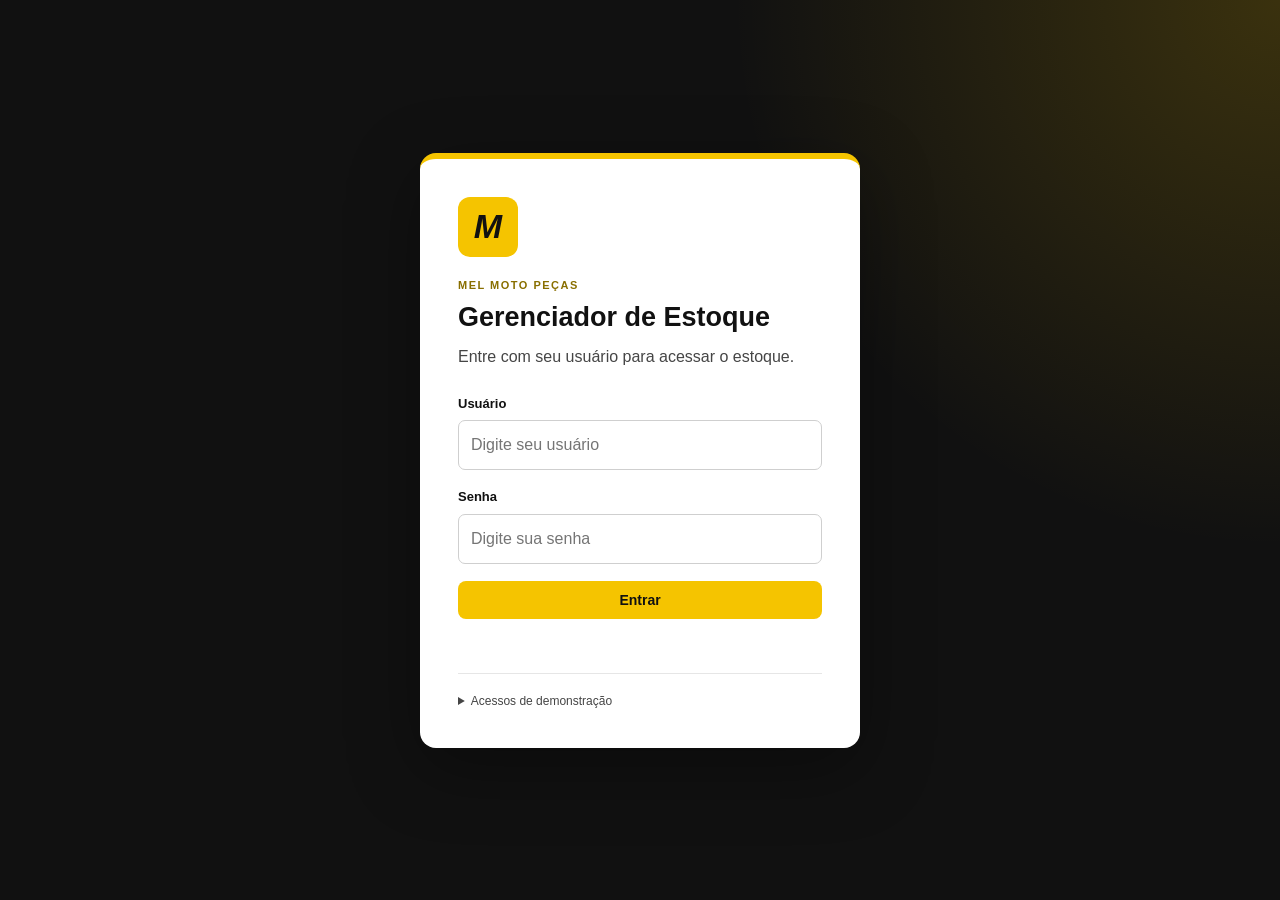
==== index.html @ 4bc9446e "Arquivos do site" ====
<!DOCTYPE html>
<html lang="pt-BR">
<head>
    <meta charset="UTF-8">
    <meta name="viewport" content="width=device-width, initial-scale=1.0">
    <title>Mel Moto Peças | Estoque</title>
    <link rel="stylesheet" href="./styles.css">
</head>

<body>
    <header class="topbar">
        <div class="logo-area">
            <div class="logo-mark">M</div>
            <div>
                <h1>Mel Moto Peças</h1>
                <span>Gerenciador de Estoque</span>
            </div>
        </div>

        <nav>
            <a href="#dashboard">Início</a>
            <a href="#estoque">Estoque</a>
            <a href="#cadastro">Cadastrar</a>
            <a href="#financeiro">Financeiro</a>
        </nav>

        <div class="user-area">
            <span>Usuário: <strong id="currentUserName">-</strong></span>
            <button id="logoutButton" class="logout-button">Sair</button>
        </div>
    </header>

    <main>
        <section id="dashboard" class="page-section">
            <div class="section-heading">
                <div>
                    <span class="eyebrow">CONTROLE DE ESTOQUE</span>
                    <h2>Visão geral</h2>
                    <p>Olá, <strong id="welcomeUser">-</strong>. Aqui estão os dados do seu estoque.</p>
                </div>
                <a class="button button-primary" href="#cadastro">+ Novo produto</a>
            </div>

            <div class="cards">
                <article class="stat-card">
                    <span class="stat-label">Produtos cadastrados</span>
                    <strong id="totalProducts">0</strong>
                    <span class="stat-description">itens no seu sistema</span>
                </article>

                <article class="stat-card">
                    <span class="stat-label">Unidades em estoque</span>
                    <strong id="totalStock">0</strong>
                    <span class="stat-description">peças disponíveis</span>
                </article>

                <article class="stat-card warning-card">
                    <span class="stat-label">Estoque baixo</span>
                    <strong id="lowStock">0</strong>
                    <span class="stat-description">5 unidades ou menos</span>
                </article>

                <article class="stat-card money-card">
                    <span class="stat-label">Vendas de hoje</span>
                    <strong id="todayRevenue">R$ 0,00</strong>
                    <span class="stat-description">total vendido hoje</span>
                </article>
            </div>

            <div class="content-card">
                <div class="card-heading">
                    <div>
                        <h3>Produtos recentes</h3>
                        <p>Os produtos do seu estoque aparecem aqui.</p>
                    </div>
                    <a href="#estoque" class="text-link">Ver estoque completo →</a>
                </div>

                <div class="table-wrapper">
                    <table>
                        <thead>
                            <tr>
                                <th>Produto</th>
                                <th>Marca</th>
                                <th>Modelo</th>
                                <th>Preço</th>
                                <th>Quantidade</th>
                            </tr>
                        </thead>
                        <tbody id="dashboardTable"></tbody>
                    </table>
                </div>
            </div>
        </section>

        <section id="estoque" class="page-section">
            <div class="section-heading">
                <div>
                    <span class="eyebrow">PRODUTOS</span>
                    <h2>Meu estoque</h2>
                    <p>Use o botão ⚙ de cada produto para realizar as operações.</p>
                </div>
            </div>

            <div class="content-card">
                <div class="stock-toolbar">
                    <div class="search-box">
                        <span class="search-icon">⌕</span>
                        <input type="search" id="searchInput" placeholder="Pesquisar por nome, marca ou modelo...">
                    </div>

                    <select id="stockFilter" aria-label="Filtrar estoque">
                        <option value="all">Todos os produtos</option>
                        <option value="low">Estoque baixo</option>
                        <option value="out">Sem estoque</option>
                    </select>
                </div>

                <div class="product-grid" id="productGrid"></div>
            </div>
        </section>

        <section id="cadastro" class="page-section">
            <div class="section-heading">
                <div>
                    <span class="eyebrow">NOVO CADASTRO</span>
                    <h2>Cadastrar produto</h2>
                    <p>Adicione uma nova peça ao seu estoque.</p>
                </div>
            </div>

            <form id="productForm" class="form-card">
                <fieldset>
                    <legend>Informações do produto</legend>

                    <div class="form-grid">
                        <div class="input-group">
                            <label for="productName">Nome do produto *</label>
                            <input id="productName" type="text" placeholder="Ex.: Alavanca de embreagem" required>
                        </div>

                        <div class="input-group">
                            <label for="productBrand">Marca *</label>
                            <input id="productBrand" type="text" placeholder="Ex.: Honda" required>
                        </div>

                        <div class="input-group">
                            <label for="productModel">Modelo *</label>
                            <input id="productModel" type="text" placeholder="Ex.: CG 125" required>
                        </div>

                        <div class="input-group">
                            <label for="productPrice">Preço *</label>
                            <input id="productPrice" type="number" min="0" step="0.01" placeholder="0,00" required>
                        </div>

                        <div class="input-group">
                            <label for="productQuantity">Quantidade inicial *</label>
                            <input id="productQuantity" type="number" min="0" step="1" placeholder="Ex.: 10" required>
                        </div>

                        <div class="input-group">
                            <label for="productImage">Imagem do produto</label>
                            <input id="productImage" type="file" accept="image/*">
                            <small>A imagem será salva no cadastro e aparecerá no estoque.</small>
                        </div>
                    </div>

                    <div id="imagePreviewBox" class="image-preview-box hidden">
                        <img id="imagePreview" alt="Pré-visualização do produto">
                    </div>
                </fieldset>

                <div class="form-actions">
                    <button class="button button-primary" type="submit">Cadastrar produto</button>
                    <button class="button button-secondary" type="reset">Limpar</button>
                </div>
            </form>
        </section>

        <section id="financeiro" class="page-section">
            <div class="section-heading">
                <div>
                    <span class="eyebrow">CONTROLE FINANCEIRO</span>
                    <h2>Vendas</h2>
                    <p>Veja quanto foi vendido hoje e quais peças geraram esse valor.</p>
                </div>
            </div>

            <div class="finance-summary">
                <article class="revenue-card">
                    <span>Total vendido hoje</span>
                    <strong id="financeTodayRevenue">R$ 0,00</strong>
                </article>

                <article class="revenue-card">
                    <span>Peças vendidas hoje</span>
                    <strong id="financeTodayUnits">0</strong>
                </article>
            </div>

            <div class="content-card">
                <div class="card-heading">
                    <div>
                        <h3>Vendas de hoje</h3>
                        <p>Ex.: 2 peças × R$ 20,00 = R$ 40,00.</p>
                    </div>
                </div>

                <div class="table-wrapper">
                    <table>
                        <thead>
                            <tr>
                                <th>Horário</th>
                                <th>Produto</th>
                                <th>Qtd.</th>
                                <th>Valor unitário</th>
                                <th>Total</th>
                            </tr>
                        </thead>
                        <tbody id="salesTable"></tbody>
                    </table>
                </div>
            </div>
        </section>
    </main>

    <footer>
        <strong>Mel Moto Peças</strong>
        <span>•</span>
        <span>Controle de Estoque</span>
    </footer>

    <!-- Modal de configuração do produto -->
    <div id="configOverlay" class="modal-overlay hidden">
        <div class="modal config-modal" role="dialog" aria-modal="true">
            <button class="modal-close" id="closeConfig" aria-label="Fechar">×</button>

            <div id="configContent"></div>
        </div>
    </div>

    <!-- Modal de venda -->
    <div id="saleOverlay" class="modal-overlay hidden modal-above">
        <div class="modal sale-modal" role="dialog" aria-modal="true">
            <button class="modal-close" id="closeSale" aria-label="Fechar">×</button>

            <span class="eyebrow">REGISTRAR VENDA</span>
            <h2>Produto vendido</h2>
            <p id="saleProductName" class="modal-description"></p>

            <div class="sale-info">
                <span>Preço unitário</span>
                <strong id="saleUnitPrice">R$ 0,00</strong>
            </div>

            <div class="input-group">
                <label for="saleQuantity">Quantidade vendida</label>
                <input id="saleQuantity" type="number" min="1" step="1" value="1">
            </div>

            <div class="sale-total-box">
                <span>Total da venda</span>
                <strong id="saleTotal">R$ 0,00</strong>
            </div>

            <div class="modal-actions">
                <button class="button button-primary" id="confirmSale">Confirmar venda</button>
                <button class="button button-secondary" id="cancelSale">Cancelar</button>
            </div>
        </div>
    </div>

    <script src="./script.js"></script>
</body>
</html>
---- styles.css ----
/* ============================================================
   MEL MOTO PEÇAS
   CSS separado para facilitar alterações posteriores.
   ============================================================ */

:root {
    --preto: #111111;
    --preto-2: #1b1b1b;
    --amarelo: #f5c400;
    --amarelo-forte: #e0ae00;
    --amarelo-claro: #fff4b8;
    --branco: #ffffff;
    --cinza-100: #f5f5f5;
    --cinza-200: #e6e6e6;
    --cinza-300: #d2d2d2;
    --cinza-400: #999999;
    --cinza-700: #454545;
    --verde: #16854a;
    --vermelho: #d63a3a;

    --raio: 12px;
    --sombra: 0 10px 28px rgba(0, 0, 0, .09);
}

* {
    box-sizing: border-box;
    margin: 0;
    padding: 0;
}

html {
    scroll-behavior: smooth;
}

body {
    font-family: Arial, Helvetica, sans-serif;
    background: var(--cinza-100);
    color: var(--preto);
    line-height: 1.5;
}

body.modal-open {
    overflow: hidden;
}

/* ============================================================
   LOGIN
   ============================================================ */

.login-body {
    min-height: 100vh;
    background:
        radial-gradient(circle at top right, rgba(245, 196, 0, .18), transparent 35%),
        var(--preto);
    display: grid;
    place-items: center;
    padding: 25px;
}

.login-page {
    width: 100%;
    max-width: 440px;
}

.login-card {
    background: var(--branco);
    border-radius: 16px;
    padding: 38px;
    box-shadow: 0 20px 70px rgba(0, 0, 0, .35);
    border-top: 6px solid var(--amarelo);
}

.login-logo {
    width: 60px;
    height: 60px;
    margin-bottom: 20px;
    display: grid;
    place-items: center;
    background: var(--amarelo);
    color: var(--preto);
    border-radius: 12px;
    font-size: 34px;
    font-weight: 900;
    font-style: italic;
}

.login-card h1 {
    font-size: 27px;
    margin-bottom: 7px;
}

.login-subtitle {
    color: var(--cinza-700);
    margin-bottom: 25px;
}

.login-card form {
    display: grid;
    gap: 17px;
}

.full-width {
    width: 100%;
}

.form-message {
    min-height: 20px;
    margin-top: 12px;
    font-size: 13px;
}

.form-message.error {
    color: var(--vermelho);
}

.demo-access {
    margin-top: 22px;
    padding-top: 18px;
    border-top: 1px solid var(--cinza-200);
    font-size: 12px;
    color: var(--cinza-700);
}

.demo-access p {
    margin-top: 5px;
}

/* ============================================================
   CABEÇALHO
   ============================================================ */

.topbar {
    min-height: 76px;
    padding: 12px 5%;
    background: var(--preto);
    color: var(--branco);
    display: flex;
    align-items: center;
    gap: 25px;
    border-bottom: 4px solid var(--amarelo);
    position: sticky;
    top: 0;
    z-index: 20;
}

.logo-area {
    display: flex;
    align-items: center;
    gap: 11px;
    margin-right: auto;
}

.logo-mark {
    width: 45px;
    height: 45px;
    border-radius: 10px;
    display: grid;
    place-items: center;
    background: var(--amarelo);
    color: var(--preto);
    font-size: 25px;
    font-weight: 900;
    font-style: italic;
}

.logo-area h1 {
    font-size: 19px;
    line-height: 1.1;
}

.logo-area span {
    color: #cfcfcf;
    font-size: 11px;
}

nav {
    display: flex;
    align-items: center;
    gap: 3px;
}

nav a {
    color: var(--branco);
    text-decoration: none;
    padding: 8px 10px;
    border-radius: 7px;
    font-size: 13px;
}

nav a:hover {
    background: var(--amarelo);
    color: var(--preto);
}

.user-area {
    display: flex;
    align-items: center;
    gap: 10px;
    font-size: 12px;
    color: #ddd;
}

.user-area strong {
    color: var(--amarelo);
}

.logout-button {
    border: 1px solid #555;
    background: transparent;
    color: white;
    border-radius: 6px;
    padding: 6px 9px;
    cursor: pointer;
}

.logout-button:hover {
    background: #333;
}

/* ============================================================
   CONTEÚDO
   ============================================================ */

main {
    width: min(1200px, 92%);
    margin: auto;
}

.page-section {
    padding: 55px 0 10px;
    scroll-margin-top: 100px;
}

.section-heading {
    display: flex;
    justify-content: space-between;
    align-items: end;
    gap: 25px;
    margin-bottom: 25px;
}

.eyebrow {
    display: block;
    margin-bottom: 4px;
    color: #896f00;
    font-size: 11px;
    font-weight: bold;
    letter-spacing: 1.5px;
}

h2 {
    font-size: clamp(28px, 4vw, 38px);
    line-height: 1.1;
}

.section-heading p {
    margin-top: 8px;
    color: var(--cinza-700);
}

/* ============================================================
   BOTÕES
   ============================================================ */

.button {
    border: 0;
    border-radius: 8px;
    padding: 11px 17px;
    font-weight: bold;
    font-size: 14px;
    text-decoration: none;
    cursor: pointer;
    display: inline-block;
    transition: .2s;
}

.button-primary {
    background: var(--amarelo);
    color: var(--preto);
}

.button-primary:hover {
    background: #ffd600;
    transform: translateY(-1px);
}

.button-secondary {
    background: var(--cinza-200);
    color: var(--preto);
}

.button-secondary:hover {
    background: #d8d8d8;
}

/* ============================================================
   DASHBOARD
   ============================================================ */

.cards {
    display: grid;
    grid-template-columns: repeat(4, 1fr);
    gap: 16px;
    margin-bottom: 25px;
}

.stat-card {
    background: var(--branco);
    padding: 21px;
    border-radius: var(--raio);
    border-left: 5px solid var(--amarelo);
    box-shadow: var(--sombra);
}

.stat-label {
    display: block;
    color: var(--cinza-700);
    font-size: 12px;
}

.stat-card strong {
    display: block;
    margin: 4px 0;
    font-size: 29px;
}

.stat-description {
    color: var(--cinza-400);
    font-size: 11px;
}

.warning-card {
    border-left-color: var(--vermelho);
}

.money-card {
    border-left-color: var(--verde);
}

/* ============================================================
   CARDS / TABELAS
   ============================================================ */

.content-card,
.form-card {
    background: var(--branco);
    border-radius: var(--raio);
    box-shadow: var(--sombra);
}

.content-card {
    padding: 22px;
}

.card-heading {
    display: flex;
    justify-content: space-between;
    align-items: center;
    gap: 20px;
    margin-bottom: 18px;
}

.card-heading h3 {
    font-size: 19px;
}

.card-heading p {
    color: var(--cinza-400);
    font-size: 13px;
}

.text-link {
    color: var(--preto);
    font-size: 13px;
    font-weight: bold;
    text-decoration: none;
}

.text-link:hover {
    color: #8d7200;
}

.table-wrapper {
    overflow-x: auto;
}

table {
    width: 100%;
    border-collapse: collapse;
    min-width: 700px;
}

th {
    padding: 12px;
    text-align: left;
    background: var(--preto);
    color: var(--branco);
    font-size: 11px;
    text-transform: uppercase;
    letter-spacing: .4px;
}

th:first-child {
    border-radius: 7px 0 0 7px;
}

th:last-child {
    border-radius: 0 7px 7px 0;
}

td {
    padding: 13px 12px;
    border-bottom: 1px solid var(--cinza-200);
    font-size: 14px;
}

tr:hover td {
    background: #fffdf0;
}

.empty-table {
    text-align: center;
    padding: 35px !important;
    color: var(--cinza-400);
}

/* ============================================================
   CARDS DE PRODUTO
   ============================================================ */

.stock-toolbar {
    display: grid;
    grid-template-columns: 1fr 220px;
    gap: 12px;
    margin-bottom: 20px;
}

.search-box {
    position: relative;
}

.search-box input,
.stock-toolbar select {
    width: 100%;
    border: 1px solid #cfcfcf;
    border-radius: 7px;
    padding: 12px;
    outline: none;
    background: white;
    font: inherit;
}

.search-box input {
    padding-left: 38px;
}

.search-icon {
    position: absolute;
    left: 13px;
    top: 8px;
    font-size: 23px;
    color: var(--cinza-400);
    pointer-events: none;
}

.product-grid {
    display: grid;
    grid-template-columns: repeat(2, 1fr);
    gap: 15px;
}

.product-card {
    border: 1px solid var(--cinza-200);
    border-radius: 11px;
    padding: 13px;
    display: grid;
    grid-template-columns: 100px 1fr;
    gap: 15px;
    min-width: 0;
    background: white;
    transition: .2s;
}

.product-card:hover {
    border-color: var(--amarelo);
    box-shadow: 0 5px 18px rgba(0, 0, 0, .06);
}

.product-image {
    width: 100px;
    height: 100px;
    border-radius: 8px;
    overflow: hidden;
    background: var(--cinza-100);
    display: grid;
    place-items: center;
}

.product-image img {
    width: 100%;
    height: 100%;
    object-fit: cover;
}

.no-image,
.modal-no-image,
.edit-image-placeholder {
    width: 100%;
    height: 100%;
    display: grid;
    place-items: center;
    background: var(--preto);
    color: var(--amarelo);
    font-size: 38px;
    font-weight: 900;
    font-style: italic;
}

.product-card-info {
    min-width: 0;
    display: flex;
    flex-direction: column;
    justify-content: space-between;
}

.product-title-row {
    display: flex;
    gap: 8px;
    justify-content: space-between;
}

.product-title-row h3 {
    font-size: 16px;
    white-space: nowrap;
    overflow: hidden;
    text-overflow: ellipsis;
}

.product-title-row p {
    color: var(--cinza-400);
    font-size: 12px;
    margin-top: 3px;
}

.settings-button {
    width: 34px;
    height: 34px;
    flex: 0 0 auto;
    border: 1px solid var(--cinza-300);
    background: white;
    border-radius: 7px;
    cursor: pointer;
    font-size: 18px;
}

.settings-button:hover {
    background: var(--amarelo);
    border-color: var(--amarelo);
}

.product-bottom {
    display: flex;
    justify-content: space-between;
    align-items: end;
    gap: 10px;
}

.product-price {
    display: block;
    font-weight: bold;
    font-size: 17px;
}

.product-quantity {
    color: var(--cinza-400);
    font-size: 11px;
}

.status {
    display: inline-block;
    padding: 5px 8px;
    border-radius: 20px;
    font-size: 10px;
    font-weight: bold;
    white-space: nowrap;
}

.status-ok {
    background: #dff5e8;
    color: var(--verde);
}

.status-low {
    background: #fff1bf;
    color: #856b00;
}

.status-out {
    background: #ffe0e0;
    color: var(--vermelho);
}

.empty-state {
    grid-column: 1 / -1;
    padding: 50px 20px;
    text-align: center;
    color: var(--cinza-400);
    display: grid;
    gap: 5px;
}

/* ============================================================
   FORMULÁRIO
   ============================================================ */

.form-card {
    padding: 28px;
}

fieldset {
    border: 1px solid var(--cinza-200);
    border-radius: 10px;
    padding: 25px;
}

legend {
    padding: 0 10px;
    font-weight: bold;
}

.form-grid {
    display: grid;
    grid-template-columns: repeat(2, 1fr);
    gap: 20px;
}

.input-group {
    display: flex;
    flex-direction: column;
    gap: 7px;
}

.input-group label {
    font-size: 13px;
    font-weight: bold;
}

.input-group input,
.input-group select {
    width: 100%;
    border: 1px solid #cfcfcf;
    border-radius: 7px;
    padding: 12px;
    outline: none;
    background: white;
    font: inherit;
}

.input-group input:focus {
    border-color: var(--amarelo);
    box-shadow: 0 0 0 3px rgba(245, 196, 0, .18);
}

.input-group small {
    color: var(--cinza-400);
    font-size: 11px;
}

.image-preview-box {
    margin-top: 20px;
    width: 150px;
    height: 150px;
    border: 1px solid var(--cinza-200);
    border-radius: 8px;
    overflow: hidden;
}

.image-preview-box img {
    width: 100%;
    height: 100%;
    object-fit: cover;
}

.form-actions {
    display: flex;
    justify-content: flex-end;
    gap: 10px;
    margin-top: 20px;
}

.hidden {
    display: none !important;
}

/* ============================================================
   FINANCEIRO
   ============================================================ */

.finance-summary {
    display: grid;
    grid-template-columns: 1fr 1fr;
    gap: 16px;
    margin-bottom: 20px;
}

.revenue-card {
    background: var(--preto);
    color: white;
    padding: 25px;
    border-radius: var(--raio);
    border-left: 5px solid var(--amarelo);
}

.revenue-card span {
    font-size: 12px;
    color: #ccc;
}

.revenue-card strong {
    display: block;
    margin-top: 5px;
    color: var(--amarelo);
    font-size: 30px;
}

/* ============================================================
   MODAIS
   ============================================================ */

.modal-overlay {
    position: fixed;
    inset: 0;
    z-index: 100;
    background: rgba(0, 0, 0, .60);

    display: grid;
    place-items: center;

    padding: 20px;

    /* Deixa o conteúdo atrás visualmente desfocado. */
    backdrop-filter: blur(7px);
    -webkit-backdrop-filter: blur(7px);
}

.modal-above {
    z-index: 200;
    background: rgba(0, 0, 0, .48);
}

.modal {
    position: relative;
    width: min(650px, 100%);
    max-height: 90vh;
    overflow-y: auto;
    background: white;
    border-radius: 16px;
    padding: 28px;
    box-shadow: 0 25px 80px rgba(0, 0, 0, .4);
    border-top: 5px solid var(--amarelo);
    animation: modalIn .18s ease-out;
}

.sale-modal {
    width: min(460px, 100%);
}

@keyframes modalIn {
    from {
        opacity: 0;
        transform: scale(.95) translateY(8px);
    }

    to {
        opacity: 1;
        transform: scale(1) translateY(0);
    }
}

.modal-close {
    position: absolute;
    right: 15px;
    top: 12px;
    width: 35px;
    height: 35px;
    border: 0;
    background: var(--cinza-100);
    border-radius: 50%;
    font-size: 24px;
    cursor: pointer;
}

.modal-close:hover {
    background: var(--amarelo);
}

.modal h2 {
    margin-bottom: 8px;
}

.modal-description {
    color: var(--cinza-700);
    margin-bottom: 20px;
}

.modal-product-header {
    display: flex;
    gap: 15px;
    align-items: center;
    margin: 20px 0;
    padding: 15px;
    border-radius: 10px;
    background: var(--cinza-100);
}

.modal-product-image,
.modal-no-image {
    width: 90px;
    height: 90px;
    flex: 0 0 90px;
    border-radius: 9px;
    overflow: hidden;
}

.modal-product-image {
    object-fit: cover;
}

.modal-product-header h2 {
    font-size: 21px;
}

.modal-product-header p {
    color: var(--cinza-400);
    font-size: 12px;
    margin-bottom: 4px;
}

.modal-product-header strong {
    display: block;
}

.modal-stock {
    display: block;
    margin-top: 3px;
    color: var(--cinza-700);
    font-size: 12px;
}

.config-actions {
    display: grid;
    grid-template-columns: 1fr 1fr;
    gap: 10px;
}

.config-action {
    min-height: 100px;
    padding: 14px;
    border: 1px solid var(--cinza-200);
    background: white;
    border-radius: 10px;
    cursor: pointer;
    text-align: left;
    transition: .15s;
}

.config-action:hover {
    border-color: var(--amarelo);
    background: #fffdf0;
    transform: translateY(-1px);
}

.config-action span {
    display: block;
    width: fit-content;
    padding: 5px 8px;
    margin-bottom: 8px;
    border-radius: 6px;
    background: var(--preto);
    color: var(--amarelo);
    font-weight: bold;
}

.config-action strong,
.config-action small {
    display: block;
}

.config-action small {
    color: var(--cinza-400);
    margin-top: 3px;
}

.sale-action {
    border-color: #e4cf6b;
    background: #fffbea;
}

.delete-link {
    display: block;
    margin: 20px auto 0;
    border: 0;
    background: transparent;
    color: var(--vermelho);
    cursor: pointer;
    font-size: 12px;
}

.delete-link:hover {
    text-decoration: underline;
}

.modal-actions {
    display: flex;
    justify-content: flex-end;
    gap: 9px;
    margin-top: 20px;
}

.sale-info,
.sale-total-box {
    border-radius: 9px;
    padding: 13px;
    background: var(--cinza-100);
    margin-bottom: 16px;
}

.sale-info span,
.sale-total-box span {
    display: block;
    color: var(--cinza-700);
    font-size: 12px;
}

.sale-info strong {
    font-size: 19px;
}

.sale-total-box {
    border: 1px solid #e8d36c;
    background: var(--amarelo-claro);
}

.sale-total-box strong {
    display: block;
    font-size: 26px;
    margin-top: 2px;
}

.edit-image-area {
    display: flex;
    align-items: center;
    gap: 15px;
    margin: 20px 0;
}

.edit-image {
    width: 100px;
    height: 100px;
    border-radius: 8px;
    object-fit: cover;
}

.edit-image-placeholder {
    width: 100px;
    height: 100px;
    border-radius: 8px;
}

.image-button {
    cursor: pointer;
}

.modal-form-grid {
    margin-top: 10px;
}

/* ============================================================
   RODAPÉ
   ============================================================ */

footer {
    margin-top: 70px;
    padding: 28px 6%;
    background: var(--preto);
    color: #cfcfcf;
    display: flex;
    justify-content: center;
    gap: 8px;
    font-size: 13px;
}

footer strong {
    color: var(--amarelo);
}

/* ============================================================
   RESPONSIVIDADE
   ============================================================ */

@media (max-width: 1050px) {
    .cards {
        grid-template-columns: repeat(2, 1fr);
    }

    .topbar {
        flex-wrap: wrap;
    }

    nav {
        order: 3;
        width: 100%;
        overflow-x: auto;
    }
}

@media (max-width: 800px) {
    .product-grid {
        grid-template-columns: 1fr;
    }

    .form-grid {
        grid-template-columns: 1fr;
    }

    .stock-toolbar {
        grid-template-columns: 1fr;
    }

    .finance-summary {
        grid-template-columns: 1fr;
    }

    .section-heading {
        align-items: flex-start;
        flex-direction: column;
    }

    .config-actions {
        grid-template-columns: 1fr;
    }
}

@media (max-width: 600px) {
    .cards {
        grid-template-columns: 1fr;
    }

    .topbar {
        padding: 12px 4%;
    }

    .user-area {
        width: 100%;
        justify-content: space-between;
    }

    main {
        width: 94%;
    }

    .page-section {
        padding-top: 35px;
    }

    .form-card,
    .content-card,
    .modal {
        padding: 16px;
    }

    fieldset {
        padding: 15px;
    }

    .product-card {
        grid-template-columns: 75px 1fr;
    }

    .product-image {
        width: 75px;
        height: 75px;
    }

    .product-title-row h3 {
        white-space: normal;
    }

    .product-bottom {
        align-items: flex-start;
        flex-direction: column;
    }

    .form-actions,
    .modal-actions {
        flex-direction: column;
    }

    .form-actions .button,
    .modal-actions .button {
        width: 100%;
        text-align: center;
    }
}
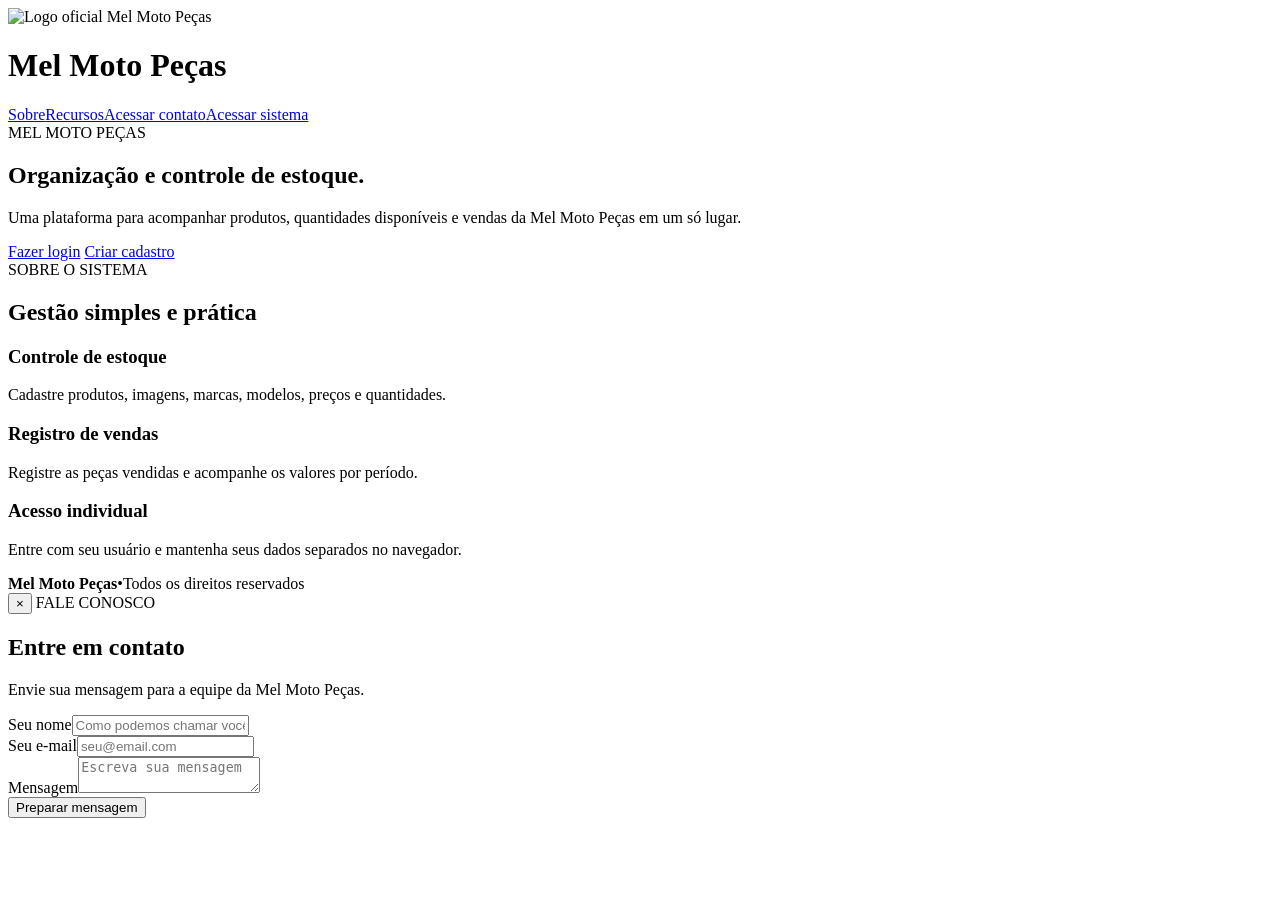
==== commit ae9080b9: "Revise homepage structure and styling Updated the header and title for the homepage. Changed stylesh" ====
--- a/index.html
+++ b/index.html
@@ -1,276 +1,70 @@
 <!DOCTYPE html>
 <html lang="pt-BR">
+
 <head>
-    <meta charset="UTF-8">
-    <meta name="viewport" content="width=device-width, initial-scale=1.0">
-    <title>Mel Moto Peças | Estoque</title>
-    <link rel="stylesheet" href="./styles.css">
+  <meta charset="UTF-8">
+  <meta name="viewport" content="width=device-width, initial-scale=1.0">
+  <title>Mel Moto Peças | Início</title>
+  <link rel="stylesheet" href="./assets/css/styles.css">
 </head>
 
 <body>
-    <header class="topbar">
-        <div class="logo-area">
-            <div class="logo-mark">M</div>
-            <div>
-                <h1>Mel Moto Peças</h1>
-                <span>Gerenciador de Estoque</span>
-            </div>
-        </div>
+  <header class="public-header">
+    <div class="logo-area"><img class="logo-image" src="./assets/img/LogoMelMotoPeças.jpeg"
+        alt="Logo oficial Mel Moto Peças">
+      <div>
+        <h1>Mel Moto Peças</h1>
+      </div>
+    </div>
+    <nav><a href="#sobre">Sobre</a><a href="#recursos">Recursos</a><a href="#" class="contact-open-button"
+        data-contact-open>Acessar contato</a><a href="./login.html">Acessar sistema</a></nav>
+  </header>
+  <section class="public-hero">
+    <div class="public-hero-inner"><span class="eyebrow">MEL MOTO PEÇAS</span>
+      <h2>Organização e controle de estoque.</h2>
+      <p>Uma plataforma para acompanhar produtos, quantidades disponíveis e vendas da Mel Moto Peças em um só lugar.</p>
+      <a class="button button-primary" href="./login.html">Fazer login</a> <a class="button button-secondary"
+        href="./cadastro.html">Criar cadastro</a>
+    </div>
+  </section>
+  <main class="public-content" id="sobre"><span class="eyebrow">SOBRE O SISTEMA</span>
+    <h2>Gestão simples e prática</h2>
+    
+    <div class="public-features" id="recursos">
+      <article class="public-feature">
+        <h3>Controle de estoque</h3>
+        <p>Cadastre produtos, imagens, marcas, modelos, preços e quantidades.</p>
+      </article>
+      <article class="public-feature">
+        <h3>Registro de vendas</h3>
+        <p>Registre as peças vendidas e acompanhe os valores por período.</p>
+      </article>
+      <article class="public-feature">
+        <h3>Acesso individual</h3>
+        <p>Entre com seu usuário e mantenha seus dados separados no navegador.</p>
+      </article>
+    </div>
+  </main>
+  <footer><strong>Mel Moto Peças</strong><span>•</span><span>Todos os direitos reservados</span></footer>
+  <div class="contact-modal-overlay" id="contactModal" aria-hidden="true">
+    <section class="contact-modal" role="dialog" aria-modal="true" aria-labelledby="contactTitle">
+      <button class="contact-modal-close" type="button" aria-label="Fechar" data-contact-close>×</button>
+      <span class="eyebrow">FALE CONOSCO</span>
+      <h2 id="contactTitle">Entre em contato</h2>
+      <p>Envie sua mensagem para a equipe da Mel Moto Peças.</p>
+      <form id="contactForm">
+        <div class="input-group"><label for="contactName">Seu nome</label><input id="contactName" required
+            maxlength="80" placeholder="Como podemos chamar você?"></div>
+        <div class="input-group"><label for="contactEmail">Seu e-mail</label><input id="contactEmail" type="email"
+            required placeholder="seu@email.com"></div>
+        <div class="input-group"><label for="contactMessage">Mensagem</label><textarea id="contactMessage" required
+            maxlength="1500" placeholder="Escreva sua mensagem"></textarea></div>
+        <button class="button button-primary full-width" type="submit">Preparar mensagem</button>
+      </form>
+    </section>
+  </div>
+  <script src="./assets/js/ui.js"></script>
+  <script src="./assets/js/contact.js"></script>
+</body>
 
-        <nav>
-            <a href="#dashboard">Início</a>
-            <a href="#estoque">Estoque</a>
-            <a href="#cadastro">Cadastrar</a>
-            <a href="#financeiro">Financeiro</a>
-        </nav>
-
-        <div class="user-area">
-            <span>Usuário: <strong id="currentUserName">-</strong></span>
-            <button id="logoutButton" class="logout-button">Sair</button>
-        </div>
-    </header>
-
-    <main>
-        <section id="dashboard" class="page-section">
-            <div class="section-heading">
-                <div>
-                    <span class="eyebrow">CONTROLE DE ESTOQUE</span>
-                    <h2>Visão geral</h2>
-                    <p>Olá, <strong id="welcomeUser">-</strong>. Aqui estão os dados do seu estoque.</p>
-                </div>
-                <a class="button button-primary" href="#cadastro">+ Novo produto</a>
-            </div>
-
-            <div class="cards">
-                <article class="stat-card">
-                    <span class="stat-label">Produtos cadastrados</span>
-                    <strong id="totalProducts">0</strong>
-                    <span class="stat-description">itens no seu sistema</span>
-                </article>
-
-                <article class="stat-card">
-                    <span class="stat-label">Unidades em estoque</span>
-                    <strong id="totalStock">0</strong>
-                    <span class="stat-description">peças disponíveis</span>
-                </article>
-
-                <article class="stat-card warning-card">
-                    <span class="stat-label">Estoque baixo</span>
-                    <strong id="lowStock">0</strong>
-                    <span class="stat-description">5 unidades ou menos</span>
-                </article>
-
-                <article class="stat-card money-card">
-                    <span class="stat-label">Vendas de hoje</span>
-                    <strong id="todayRevenue">R$ 0,00</strong>
-                    <span class="stat-description">total vendido hoje</span>
-                </article>
-            </div>
-
-            <div class="content-card">
-                <div class="card-heading">
-                    <div>
-                        <h3>Produtos recentes</h3>
-                        <p>Os produtos do seu estoque aparecem aqui.</p>
-                    </div>
-                    <a href="#estoque" class="text-link">Ver estoque completo →</a>
-                </div>
-
-                <div class="table-wrapper">
-                    <table>
-                        <thead>
-                            <tr>
-                                <th>Produto</th>
-                                <th>Marca</th>
-                                <th>Modelo</th>
-                                <th>Preço</th>
-                                <th>Quantidade</th>
-                            </tr>
-                        </thead>
-                        <tbody id="dashboardTable"></tbody>
-                    </table>
-                </div>
-            </div>
-        </section>
-
-        <section id="estoque" class="page-section">
-            <div class="section-heading">
-                <div>
-                    <span class="eyebrow">PRODUTOS</span>
-                    <h2>Meu estoque</h2>
-                    <p>Use o botão ⚙ de cada produto para realizar as operações.</p>
-                </div>
-            </div>
-
-            <div class="content-card">
-                <div class="stock-toolbar">
-                    <div class="search-box">
-                        <span class="search-icon">⌕</span>
-                        <input type="search" id="searchInput" placeholder="Pesquisar por nome, marca ou modelo...">
-                    </div>
-
-                    <select id="stockFilter" aria-label="Filtrar estoque">
-                        <option value="all">Todos os produtos</option>
-                        <option value="low">Estoque baixo</option>
-                        <option value="out">Sem estoque</option>
-                    </select>
-                </div>
-
-                <div class="product-grid" id="productGrid"></div>
-            </div>
-        </section>
-
-        <section id="cadastro" class="page-section">
-            <div class="section-heading">
-                <div>
-                    <span class="eyebrow">NOVO CADASTRO</span>
-                    <h2>Cadastrar produto</h2>
-                    <p>Adicione uma nova peça ao seu estoque.</p>
-                </div>
-            </div>
-
-            <form id="productForm" class="form-card">
-                <fieldset>
-                    <legend>Informações do produto</legend>
-
-                    <div class="form-grid">
-                        <div class="input-group">
-                            <label for="productName">Nome do produto *</label>
-                            <input id="productName" type="text" placeholder="Ex.: Alavanca de embreagem" required>
-                        </div>
-
-                        <div class="input-group">
-                            <label for="productBrand">Marca *</label>
-                            <input id="productBrand" type="text" placeholder="Ex.: Honda" required>
-                        </div>
-
-                        <div class="input-group">
-                            <label for="productModel">Modelo *</label>
-                            <input id="productModel" type="text" placeholder="Ex.: CG 125" required>
-                        </div>
-
-                        <div class="input-group">
-                            <label for="productPrice">Preço *</label>
-                            <input id="productPrice" type="number" min="0" step="0.01" placeholder="0,00" required>
-                        </div>
-
-                        <div class="input-group">
-                            <label for="productQuantity">Quantidade inicial *</label>
-                            <input id="productQuantity" type="number" min="0" step="1" placeholder="Ex.: 10" required>
-                        </div>
-
-                        <div class="input-group">
-                            <label for="productImage">Imagem do produto</label>
-                            <input id="productImage" type="file" accept="image/*">
-                            <small>A imagem será salva no cadastro e aparecerá no estoque.</small>
-                        </div>
-                    </div>
-
-                    <div id="imagePreviewBox" class="image-preview-box hidden">
-                        <img id="imagePreview" alt="Pré-visualização do produto">
-                    </div>
-                </fieldset>
-
-                <div class="form-actions">
-                    <button class="button button-primary" type="submit">Cadastrar produto</button>
-                    <button class="button button-secondary" type="reset">Limpar</button>
-                </div>
-            </form>
-        </section>
-
-        <section id="financeiro" class="page-section">
-            <div class="section-heading">
-                <div>
-                    <span class="eyebrow">CONTROLE FINANCEIRO</span>
-                    <h2>Vendas</h2>
-                    <p>Veja quanto foi vendido hoje e quais peças geraram esse valor.</p>
-                </div>
-            </div>
-
-            <div class="finance-summary">
-                <article class="revenue-card">
-                    <span>Total vendido hoje</span>
-                    <strong id="financeTodayRevenue">R$ 0,00</strong>
-                </article>
-
-                <article class="revenue-card">
-                    <span>Peças vendidas hoje</span>
-                    <strong id="financeTodayUnits">0</strong>
-                </article>
-            </div>
-
-            <div class="content-card">
-                <div class="card-heading">
-                    <div>
-                        <h3>Vendas de hoje</h3>
-                        <p>Ex.: 2 peças × R$ 20,00 = R$ 40,00.</p>
-                    </div>
-                </div>
-
-                <div class="table-wrapper">
-                    <table>
-                        <thead>
-                            <tr>
-                                <th>Horário</th>
-                                <th>Produto</th>
-                                <th>Qtd.</th>
-                                <th>Valor unitário</th>
-                                <th>Total</th>
-                            </tr>
-                        </thead>
-                        <tbody id="salesTable"></tbody>
-                    </table>
-                </div>
-            </div>
-        </section>
-    </main>
-
-    <footer>
-        <strong>Mel Moto Peças</strong>
-        <span>•</span>
-        <span>Controle de Estoque</span>
-    </footer>
-
-    <!-- Modal de configuração do produto -->
-    <div id="configOverlay" class="modal-overlay hidden">
-        <div class="modal config-modal" role="dialog" aria-modal="true">
-            <button class="modal-close" id="closeConfig" aria-label="Fechar">×</button>
-
-            <div id="configContent"></div>
-        </div>
-    </div>
-
-    <!-- Modal de venda -->
-    <div id="saleOverlay" class="modal-overlay hidden modal-above">
-        <div class="modal sale-modal" role="dialog" aria-modal="true">
-            <button class="modal-close" id="closeSale" aria-label="Fechar">×</button>
-
-            <span class="eyebrow">REGISTRAR VENDA</span>
-            <h2>Produto vendido</h2>
-            <p id="saleProductName" class="modal-description"></p>
-
-            <div class="sale-info">
-                <span>Preço unitário</span>
-                <strong id="saleUnitPrice">R$ 0,00</strong>
-            </div>
-
-            <div class="input-group">
-                <label for="saleQuantity">Quantidade vendida</label>
-                <input id="saleQuantity" type="number" min="1" step="1" value="1">
-            </div>
-
-            <div class="sale-total-box">
-                <span>Total da venda</span>
-                <strong id="saleTotal">R$ 0,00</strong>
-            </div>
-
-            <div class="modal-actions">
-                <button class="button button-primary" id="confirmSale">Confirmar venda</button>
-                <button class="button button-secondary" id="cancelSale">Cancelar</button>
-            </div>
-        </div>
-    </div>
-
-    <script src="./script.js"></script>
-</body>
 </html>
